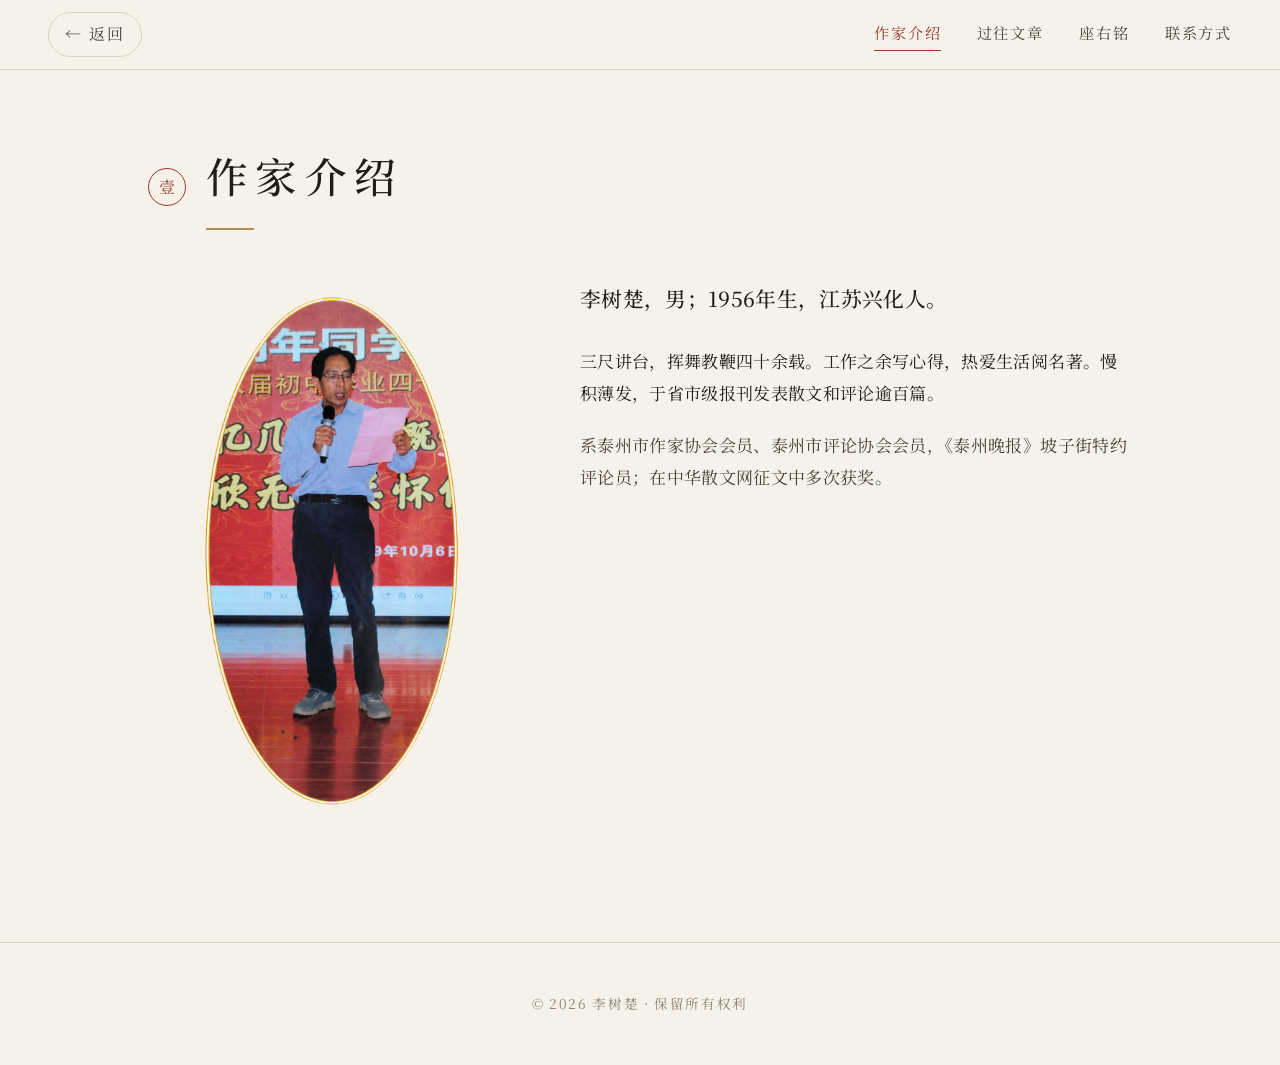
==== about.html @ 6222d1ec "作家介绍改用爷爷真实照片；资源加版本号破缓存 - 新增 author.portrait 字段，作家介绍单独使用真实照片（首页 hero 不变） - 照片椭圆外的透明格子替换为站点米白底 - about" ====
<!DOCTYPE html>
<html lang="zh-CN">
<head>
  <meta charset="UTF-8" />
  <meta name="viewport" content="width=device-width, initial-scale=1.0" />
  <title>作家介绍 — 李树楚</title>
  <link rel="preconnect" href="https://fonts.googleapis.com" />
  <link rel="preconnect" href="https://fonts.gstatic.com" crossorigin />
  <link
    href="https://fonts.googleapis.com/css2?family=Noto+Serif+SC:wght@300;400;500;600;700&family=Cormorant+Garamond:ital,wght@0,400;0,500;1,400&display=swap"
    rel="stylesheet"
  />
  <link rel="stylesheet" href="styles/main.css?v=1" />
</head>
<body>
  <header class="nav nav--solid">
    <a href="index.html" class="nav__back">← 返回</a>
    <nav class="nav__links">
      <a href="about.html" class="is-current">作家介绍</a>
      <a href="gallery.html">过往文章</a>
      <a href="motto.html">座右铭</a>
      <a href="contact.html">联系方式</a>
    </nav>
  </header>

  <main class="page">
    <section class="section about">
      <div class="section__head reveal">
        <span class="section__index">壹</span>
        <h2 class="section__title">作家介绍</h2>
      </div>
      <div class="about__layout">
        <div class="about__portrait reveal">
          <div class="about__portrait-img" data-portrait></div>
        </div>
        <div class="about__text reveal">
          <p class="about__intro" data-about-intro></p>
          <div data-about-paragraphs></div>
        </div>
      </div>
    </section>
  </main>

  <footer class="footer">
    <p>© <span id="year"></span> <span data-name></span> · 保留所有权利</p>
  </footer>

  <script src="scripts/data.js?v=1"></script>
  <script src="scripts/main.js?v=1"></script>
</body>
</html>
---- styles/main.css ----
/* ============================================================
   典雅文学风 —— 主样式
   配色：宣纸米白 + 墨色 + 印章朱红点缀
   ============================================================ */
:root {
  --paper: #f6f2e9;
  --paper-deep: #efe9da;
  --ink: #221d17;
  --ink-soft: #4a4239;
  --ink-faint: #8c8273;
  --seal: #9c3b2e;
  --seal-soft: #b96a52;
  --line: #d9d0bd;
  --gold: #b08d57;
  --serif-cn: "Noto Serif SC", "Songti SC", "STSong", serif;
  --serif-la: "Cormorant Garamond", "Noto Serif SC", serif;
  --maxw: 1080px;
  --ease: cubic-bezier(0.22, 1, 0.36, 1);
}
* { box-sizing: border-box; margin: 0; padding: 0; }
html { scroll-behavior: smooth; }
body {
  background: var(--paper);
  color: var(--ink);
  font-family: var(--serif-cn);
  line-height: 1.9;
  font-size: 17px;
  letter-spacing: 0.02em;
  -webkit-font-smoothing: antialiased;
  text-rendering: optimizeLegibility;
  overflow-x: hidden;
}
a { color: inherit; text-decoration: none; }

/* ---------- 导航 ---------- */
.nav {
  position: fixed;
  top: 0; left: 0; right: 0;
  z-index: 50;
  display: flex;
  align-items: center;
  justify-content: space-between;
  padding: 1.1rem clamp(1.2rem, 5vw, 3rem);
  transition: background 0.4s var(--ease), padding 0.4s var(--ease),
              box-shadow 0.4s var(--ease);
}
.nav--scrolled, .nav--solid {
  background: rgba(246, 242, 233, 0.9);
  backdrop-filter: blur(10px);
  box-shadow: 0 1px 0 var(--line);
  padding-top: 0.75rem;
  padding-bottom: 0.75rem;
}
.nav__brand {
  font-size: 1.15rem;
  font-weight: 600;
  letter-spacing: 0.16em;
  opacity: 0;
  transition: opacity 0.5s var(--ease);
}
.nav--scrolled .nav__brand, .nav--solid .nav__brand { opacity: 1; }
.nav__back {
  font-size: 1rem;
  letter-spacing: 0.12em;
  color: var(--ink-soft);
  padding: 0.4rem 1rem;
  border: 1px solid var(--line);
  border-radius: 999px;
  background: rgba(246, 242, 233, 0.6);
  transition: color 0.3s var(--ease), border-color 0.3s var(--ease);
}
.nav__back:hover { color: var(--seal); border-color: var(--seal); }
.nav__links { display: flex; gap: clamp(1rem, 3vw, 2.2rem); }
.nav__links a {
  font-size: 0.95rem;
  letter-spacing: 0.12em;
  color: var(--ink-soft);
  position: relative;
  padding-bottom: 3px;
}
.nav__links a::after {
  content: "";
  position: absolute;
  left: 0; bottom: 0;
  width: 0; height: 1px;
  background: var(--seal);
  transition: width 0.35s var(--ease);
}
.nav__links a:hover { color: var(--seal); }
.nav__links a:hover::after { width: 100%; }

/* ---------- 首页 hero：左图右栏 ---------- */
.hero {
  display: grid;
  grid-template-columns: 1.85fr 1fr;   /* 图大、右栏小 */
  min-height: 100vh;
}
.hero__photo {
  position: relative;
  overflow: hidden;
  background: var(--paper-deep);
  display: flex;
  align-items: center;
  justify-content: center;
  padding: clamp(1rem, 3vw, 2.6rem);
}
.hero__photo-img {
  position: absolute;
  inset: clamp(1rem, 3vw, 2.6rem);
  background-size: contain;             /* 完整显示整张照片，不裁切 */
  background-repeat: no-repeat;
  background-position: center;
  opacity: 0;
  transform: scale(1);
  animation:
    fadeIn 1.6s var(--ease) 0.2s forwards,
    slowZoom 16s ease-in-out 1.6s infinite alternate;   /* 缓慢呼吸式放大缩小 */
  filter: drop-shadow(0 22px 50px rgba(34,29,23,0.18));
}
@keyframes fadeIn { to { opacity: 1; } }
@keyframes slowZoom { from { transform: scale(1); } to { transform: scale(1.07); } }
.hero__photo-veil {
  position: absolute;
  inset: 0;
  pointer-events: none;
  background: linear-gradient(100deg, rgba(246,242,233,0) 78%, rgba(246,242,233,0.85) 100%);
}
.hero__panel {
  position: relative;
  display: flex;
  flex-direction: column;
  justify-content: center;
  padding: clamp(2rem, 5vw, 4.5rem) clamp(1.6rem, 5vw, 4rem);
  gap: clamp(2rem, 4vw, 3rem);
}
.hero__eyebrow {
  font-size: 0.9rem;
  letter-spacing: 0.5em;
  color: var(--seal);
  text-indent: 0.5em;
  margin-bottom: 1.2rem;
  opacity: 0; animation: rise 1s var(--ease) 0.2s forwards;
}
.hero__name {
  font-size: clamp(2.8rem, 6vw, 4.6rem);
  font-weight: 600;
  letter-spacing: 0.12em;
  line-height: 1.1;
  text-indent: 0.12em;
  opacity: 0; animation: rise 1.1s var(--ease) 0.35s forwards;
}
.hero__penname {
  margin-top: 0.8rem;
  font-size: 1rem;
  color: var(--ink-faint);
  letter-spacing: 0.2em;
  opacity: 0; animation: rise 1.1s var(--ease) 0.5s forwards;
}
.hero__tagline {
  margin-top: 1.4rem;
  font-size: clamp(1.05rem, 1.8vw, 1.35rem);
  color: var(--ink-soft);
  letter-spacing: 0.14em;
  font-weight: 300;
  opacity: 0; animation: rise 1.1s var(--ease) 0.65s forwards;
}
.hero__tagline::before { content: "「"; color: var(--gold); }
.hero__tagline::after { content: "」"; color: var(--gold); }
@keyframes rise { from { opacity: 0; transform: translateY(24px); } to { opacity: 1; transform: translateY(0); } }

/* 四大板块入口 */
.hero__menu { display: flex; flex-direction: column; }
.hero__entry {
  display: flex;
  align-items: baseline;
  gap: 1rem;
  padding: 1rem 0.4rem;
  border-top: 1px solid var(--line);
  position: relative;
  opacity: 0; animation: rise 0.9s var(--ease) forwards;
  transition: padding-left 0.4s var(--ease), background 0.4s var(--ease);
}
.hero__entry:last-child { border-bottom: 1px solid var(--line); }
.hero__menu .hero__entry:nth-child(1) { animation-delay: 0.8s; }
.hero__menu .hero__entry:nth-child(2) { animation-delay: 0.92s; }
.hero__menu .hero__entry:nth-child(3) { animation-delay: 1.04s; }
.hero__menu .hero__entry:nth-child(4) { animation-delay: 1.16s; }
.hero__entry::before {
  content: "";
  position: absolute;
  left: -1px; top: 0; bottom: 0;
  width: 2px;
  background: var(--seal);
  transform: scaleY(0);
  transition: transform 0.4s var(--ease);
}
.hero__entry:hover { padding-left: 1.2rem; background: rgba(176,141,87,0.06); }
.hero__entry:hover::before { transform: scaleY(1); }
.hero__entry-num {
  font-size: 1rem; color: var(--seal); flex: none;
  width: 1.6rem;
}
.hero__entry-label {
  font-size: 1.35rem; font-weight: 500; letter-spacing: 0.14em; flex: 1;
}
.hero__entry-en {
  font-family: var(--serif-la);
  font-size: 0.95rem; font-style: italic; color: var(--ink-faint);
  letter-spacing: 0.04em;
}
/* 「过往文章」入口与其它板块保持一致（黑色，无特殊标记）*/

/* ---------- 通用区块 ---------- */
.section {
  position: relative;
  z-index: 1;
  max-width: var(--maxw);
  margin: 0 auto;
  padding: clamp(4rem, 10vw, 7rem) clamp(1.4rem, 6vw, 3rem);
}
.section__head { display: flex; align-items: baseline; gap: 1.2rem; margin-bottom: 3rem; }
.section__index {
  font-size: 1rem; color: var(--seal);
  border: 1px solid var(--seal);
  width: 2.4rem; height: 2.4rem;
  display: grid; place-items: center; border-radius: 50%; flex: none;
}
.section__title { font-size: clamp(1.8rem, 4vw, 2.6rem); font-weight: 500; letter-spacing: 0.18em; }
.section__title::after { content: ""; display: block; width: 48px; height: 2px; background: var(--gold); margin-top: 0.8rem; }

/* ---------- 独立内容页 ---------- */
.page { min-height: calc(100vh - 110px); padding-top: 1.5rem; }
.nav__links a.is-current { color: var(--seal); }
.nav__links a.is-current::after { width: 100%; }

/* ---------- 作家介绍 ---------- */
.about__layout {
  display: grid;
  grid-template-columns: 0.8fr 1.2fr;
  gap: clamp(2rem, 5vw, 4rem);
  align-items: start;
}
.about__portrait-img {
  width: 100%;
  aspect-ratio: 2 / 3;
  background-size: contain;
  background-repeat: no-repeat;
  background-position: center;
}
.about__intro {
  font-size: 1.3rem; line-height: 2; margin-bottom: 1.6rem; font-weight: 500;
  max-width: 760px;
}
.about__text p + p { margin-top: 1.2rem; color: var(--ink-soft); max-width: 760px; }

/* ---------- 过往文章 入口 ---------- */
.feature { text-align: center; }
.feature__lead {
  font-size: clamp(1.15rem, 2.4vw, 1.5rem);
  line-height: 2; color: var(--ink-soft); letter-spacing: 0.08em;
  margin-bottom: 2.4rem;
}
.feature__cta {
  display: inline-flex; align-items: center; gap: 0.8rem;
  padding: 1rem 2.2rem;
  border: 1px solid var(--seal);
  color: var(--seal);
  border-radius: 999px;
  font-size: 1.1rem; letter-spacing: 0.14em;
  transition: background 0.4s var(--ease), color 0.4s var(--ease), gap 0.3s var(--ease);
}
.feature__cta:hover { background: var(--seal); color: var(--paper); gap: 1.3rem; }
.feature__cta-arrow { transition: transform 0.3s var(--ease); }
.feature__cta:hover .feature__cta-arrow { transform: translateX(4px); }

.feature__list {
  list-style: none;
  margin: 3.4rem auto 0;
  max-width: 640px;
  text-align: left;
  border-top: 1px solid var(--line);
}
.feature__list-item a {
  display: flex; align-items: baseline; gap: 1rem;
  padding: 1.1rem 0.4rem;
  border-bottom: 1px solid var(--line);
  transition: padding-left 0.35s var(--ease), background 0.35s var(--ease);
}
.feature__list-item a:hover { padding-left: 1rem; background: rgba(176,141,87,0.06); }
.feature__list-spot {
  font-size: 0.72rem; color: var(--paper); background: var(--seal);
  padding: 2px 8px; border-radius: 3px; flex: none; letter-spacing: 0.08em;
  position: relative; top: -2px;
}
.feature__list-title { font-size: 1.2rem; font-weight: 500; flex: 1; letter-spacing: 0.06em; }
.feature__list-meta { font-size: 0.82rem; color: var(--ink-faint); letter-spacing: 0.06em; }

/* ---------- 座右铭 ---------- */
.mottos__list { display: flex; flex-direction: column; gap: clamp(2rem, 5vw, 3.4rem); }
.motto {
  position: relative; padding-left: 3rem;
  font-size: clamp(1.4rem, 3.2vw, 2rem); line-height: 1.9;
  font-weight: 300; letter-spacing: 0.08em;
}
.motto::before {
  content: "“"; position: absolute; left: 0; top: -0.7rem;
  font-size: 3.6rem; color: var(--seal); opacity: 0.5; font-family: var(--serif-la);
}

/* ---------- 联系方式 ---------- */
.contact { text-align: center; }
.contact__inner { max-width: 560px; margin: 0 auto; }
.contact__note { font-size: 1.2rem; color: var(--ink-soft); letter-spacing: 0.1em; }
.contact__email {
  display: inline-block; margin-top: 1.6rem;
  font-family: var(--serif-la); font-size: 1.5rem; color: var(--seal);
  border-bottom: 1px solid var(--seal-soft); padding-bottom: 4px; letter-spacing: 0.04em;
  transition: opacity 0.3s var(--ease);
}
.contact__email:hover { opacity: 0.7; }

/* ---------- 页脚 ---------- */
.footer {
  text-align: center; padding: 3rem 1.5rem;
  border-top: 1px solid var(--line);
  color: var(--ink-faint); font-size: 0.85rem; letter-spacing: 0.12em;
  position: relative; z-index: 1;
}

/* ---------- 文章全文页 ---------- */
.article-body { background: var(--paper); }
.article { padding: clamp(7rem, 14vw, 10rem) clamp(1.4rem, 6vw, 3rem) 4rem; }
.article__inner { max-width: 680px; margin: 0 auto; position: relative; }
.article__spot {
  display: inline-block; font-size: 0.78rem; color: var(--paper);
  background: var(--seal); padding: 3px 10px; border-radius: 3px; letter-spacing: 0.12em;
  margin-bottom: 1.4rem;
}
.article__title {
  font-size: clamp(2.2rem, 5vw, 3.2rem); font-weight: 600;
  letter-spacing: 0.08em; line-height: 1.3;
}
.article__meta { color: var(--ink-faint); letter-spacing: 0.12em; margin-top: 0.8rem; }
.article__excerpt {
  margin-top: 2rem; font-size: 1.3rem; font-style: italic; color: var(--ink-soft);
  border-left: 2px solid var(--gold); padding-left: 1.4rem; line-height: 2;
}
.article__seal {
  position: absolute; top: 0; right: 0;
  width: 3.2rem; height: 3.2rem;
  border: 1.5px solid var(--seal); color: var(--seal);
  display: grid; place-items: center; border-radius: 6px;
  font-size: 1.2rem; transform: rotate(0deg);
}
.article__body { margin-top: 3rem; }
.article__body p {
  font-size: 1.15rem; line-height: 2.3; margin-bottom: 1.6rem;
  text-indent: 2em; color: var(--ink);
}
.article__nav {
  margin-top: 4rem; padding-top: 2rem; border-top: 1px solid var(--line);
  display: flex; justify-content: space-between; flex-wrap: wrap; gap: 1rem;
}
.article__back { color: var(--seal); letter-spacing: 0.1em; border-bottom: 1px solid transparent; transition: border-color 0.3s var(--ease); }
.article__back:hover { border-color: var(--seal); }
.article__notfound { font-size: 1.3rem; color: var(--ink-soft); margin-bottom: 2rem; }

/* ---------- 滚动揭示动画 ---------- */
.reveal { opacity: 0; transform: translateY(34px); transition: opacity 0.9s var(--ease), transform 0.9s var(--ease); }
.reveal.is-visible { opacity: 1; transform: translateY(0); }

/* ---------- 响应式 ---------- */
@media (max-width: 820px) {
  .hero { grid-template-columns: 1fr; min-height: auto; }
  .hero__photo { height: 46vh; min-height: 300px; }
  .hero__photo-veil {
    background: linear-gradient(to bottom, rgba(246,242,233,0) 60%, rgba(246,242,233,0.96) 100%);
  }
  .hero__panel { padding: 2.4rem 1.6rem 3rem; gap: 2rem; }
  .about__layout { grid-template-columns: 1fr; }
  .about__portrait { max-width: 420px; }
  .nav__links { gap: 0.9rem; }
  .nav__links a { font-size: 0.82rem; letter-spacing: 0.06em; }
  .hero__entry-en { display: none; }
}

@media (prefers-reduced-motion: reduce) {
  *, *::before, *::after { animation-duration: 0.001ms !important; transition-duration: 0.001ms !important; }
  .reveal { opacity: 1; transform: none; }
  .hero__entry, .hero__eyebrow, .hero__name, .hero__penname, .hero__tagline { opacity: 1; }
}
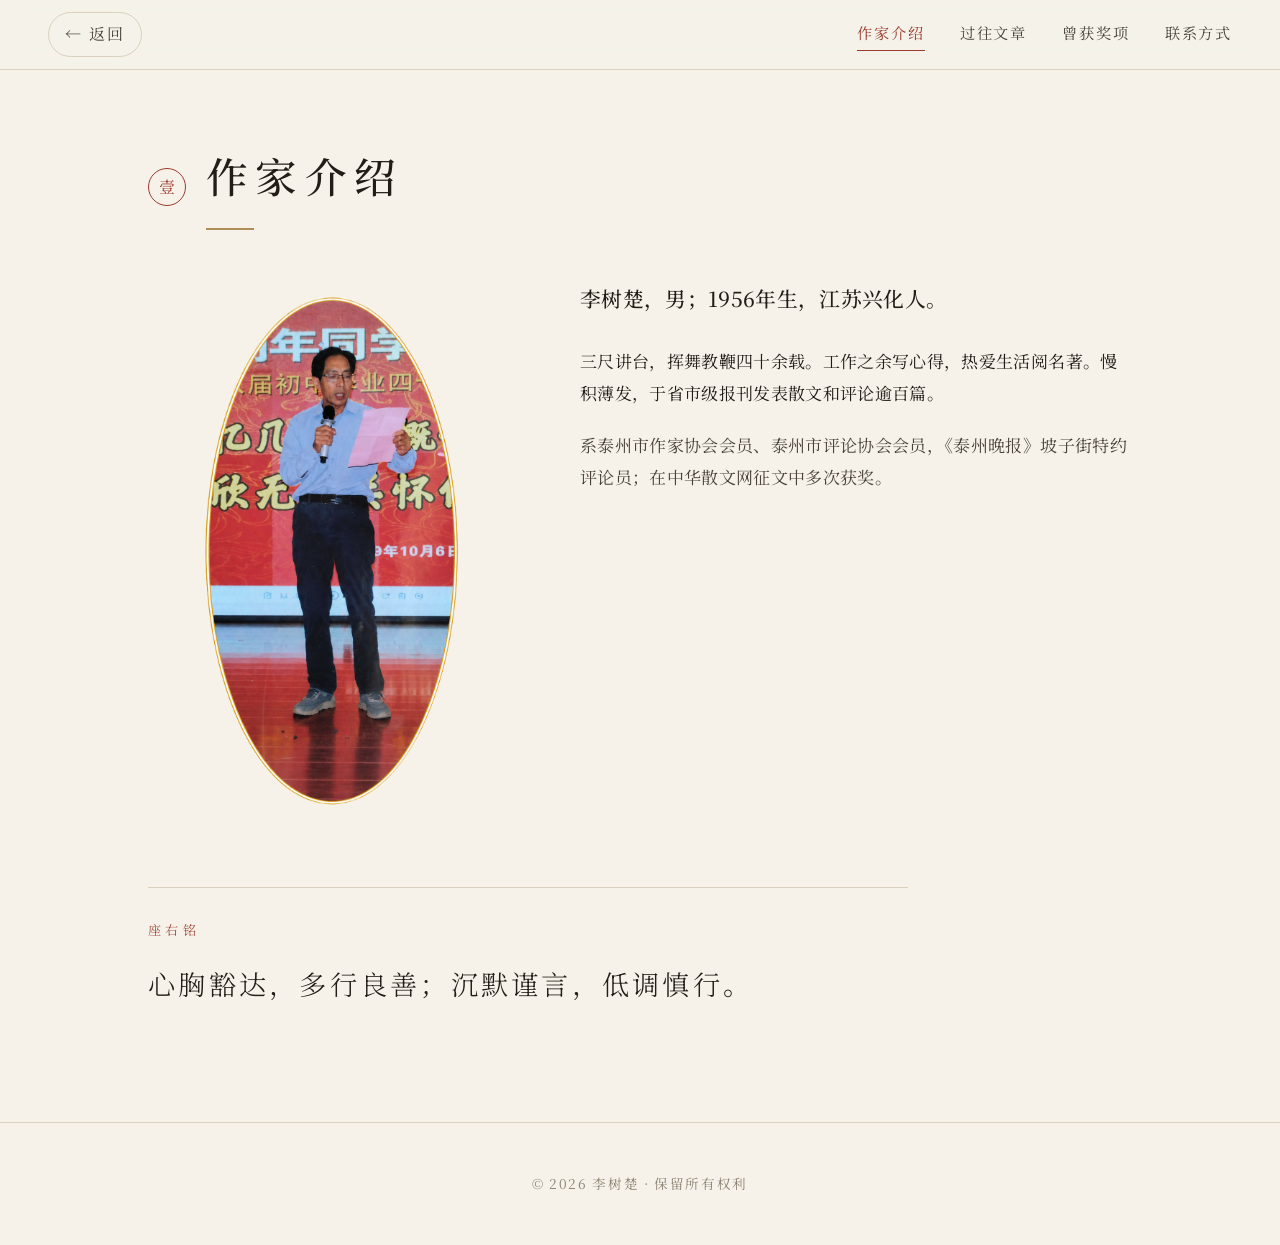
==== commit 203c551d: "座右铭移至作家介绍下方；原座右铭版块改为「曾获奖项」 - about 页在介绍下方新增座右铭区块 - 导航/首页入口「座右铭」→「曾获奖项」(Awards) - motto.html 改造为曾获奖项列" ====
--- a/about.html
+++ b/about.html
@@ -10,7 +10,7 @@
     href="https://fonts.googleapis.com/css2?family=Noto+Serif+SC:wght@300;400;500;600;700&family=Cormorant+Garamond:ital,wght@0,400;0,500;1,400&display=swap"
     rel="stylesheet"
   />
-  <link rel="stylesheet" href="styles/main.css?v=1" />
+  <link rel="stylesheet" href="styles/main.css?v=4" />
 </head>
 <body>
   <header class="nav nav--solid">
@@ -18,7 +18,7 @@
     <nav class="nav__links">
       <a href="about.html" class="is-current">作家介绍</a>
       <a href="gallery.html">过往文章</a>
-      <a href="motto.html">座右铭</a>
+      <a href="motto.html">曾获奖项</a>
       <a href="contact.html">联系方式</a>
     </nav>
   </header>
@@ -38,6 +38,7 @@
           <div data-about-paragraphs></div>
         </div>
       </div>
+      <blockquote class="about__motto reveal" data-about-motto></blockquote>
     </section>
   </main>
 
@@ -45,7 +46,7 @@
     <p>© <span id="year"></span> <span data-name></span> · 保留所有权利</p>
   </footer>
 
-  <script src="scripts/data.js?v=1"></script>
-  <script src="scripts/main.js?v=1"></script>
+  <script src="scripts/data.js?v=4"></script>
+  <script src="scripts/main.js?v=4"></script>
 </body>
 </html>
--- a/styles/main.css
+++ b/styles/main.css
@@ -307,6 +307,46 @@
   font-size: 3.6rem; color: var(--seal); opacity: 0.5; font-family: var(--serif-la);
 }
 
+/* 座右铭（作家介绍下方） */
+.about__motto {
+  max-width: 760px;
+  margin: clamp(2.4rem, 5vw, 3.6rem) 0 0;
+  padding-top: 1.8rem;
+  border-top: 1px solid var(--line);
+  font-size: clamp(1.3rem, 2.6vw, 1.7rem);
+  line-height: 1.95;
+  font-weight: 300;
+  letter-spacing: 0.12em;
+  color: var(--ink);
+}
+.about__motto::before {
+  content: "座右铭";
+  display: block;
+  font-size: 0.82rem;
+  letter-spacing: 0.34em;
+  color: var(--seal);
+  margin-bottom: 0.9rem;
+}
+
+/* 曾获奖项 */
+.awards__list { list-style: none; max-width: 720px; }
+.award {
+  position: relative;
+  padding: 1.1rem 0 1.1rem 2.1rem;
+  border-bottom: 1px solid var(--line);
+  font-size: clamp(1.05rem, 2.2vw, 1.3rem);
+  line-height: 1.7;
+  letter-spacing: 0.06em;
+  color: var(--ink);
+}
+.award:first-child { border-top: 1px solid var(--line); }
+.award::before {
+  content: "✦";
+  position: absolute; left: 0; top: 1.15rem;
+  color: var(--gold);
+  font-size: 1rem;
+}
+
 /* ---------- 联系方式 ---------- */
 .contact { text-align: center; }
 .contact__inner { max-width: 560px; margin: 0 auto; }
@@ -318,6 +358,43 @@
   transition: opacity 0.3s var(--ease);
 }
 .contact__email:hover { opacity: 0.7; }
+
+/* 联系信息列表 */
+.contact__list {
+  list-style: none;
+  margin: 2rem auto 0;
+  max-width: 460px;
+  text-align: left;
+}
+.contact__item {
+  display: flex;
+  align-items: baseline;
+  gap: 1.2rem;
+  padding: 1rem 0.2rem;
+  border-bottom: 1px solid var(--line);
+}
+.contact__item:first-child { border-top: 1px solid var(--line); }
+.contact__label {
+  flex: none;
+  width: 3.2rem;
+  font-size: 0.95rem;
+  letter-spacing: 0.18em;
+  color: var(--seal);
+}
+.contact__value {
+  flex: 1;
+  font-size: 1.15rem;
+  color: var(--ink);
+  letter-spacing: 0.04em;
+  line-height: 1.7;
+  word-break: break-word;
+}
+a.contact__value {
+  color: var(--ink);
+  border-bottom: 1px solid transparent;
+  transition: color 0.3s var(--ease), border-color 0.3s var(--ease);
+}
+a.contact__value:hover { color: var(--seal); border-color: var(--seal); }
 
 /* ---------- 页脚 ---------- */
 .footer {
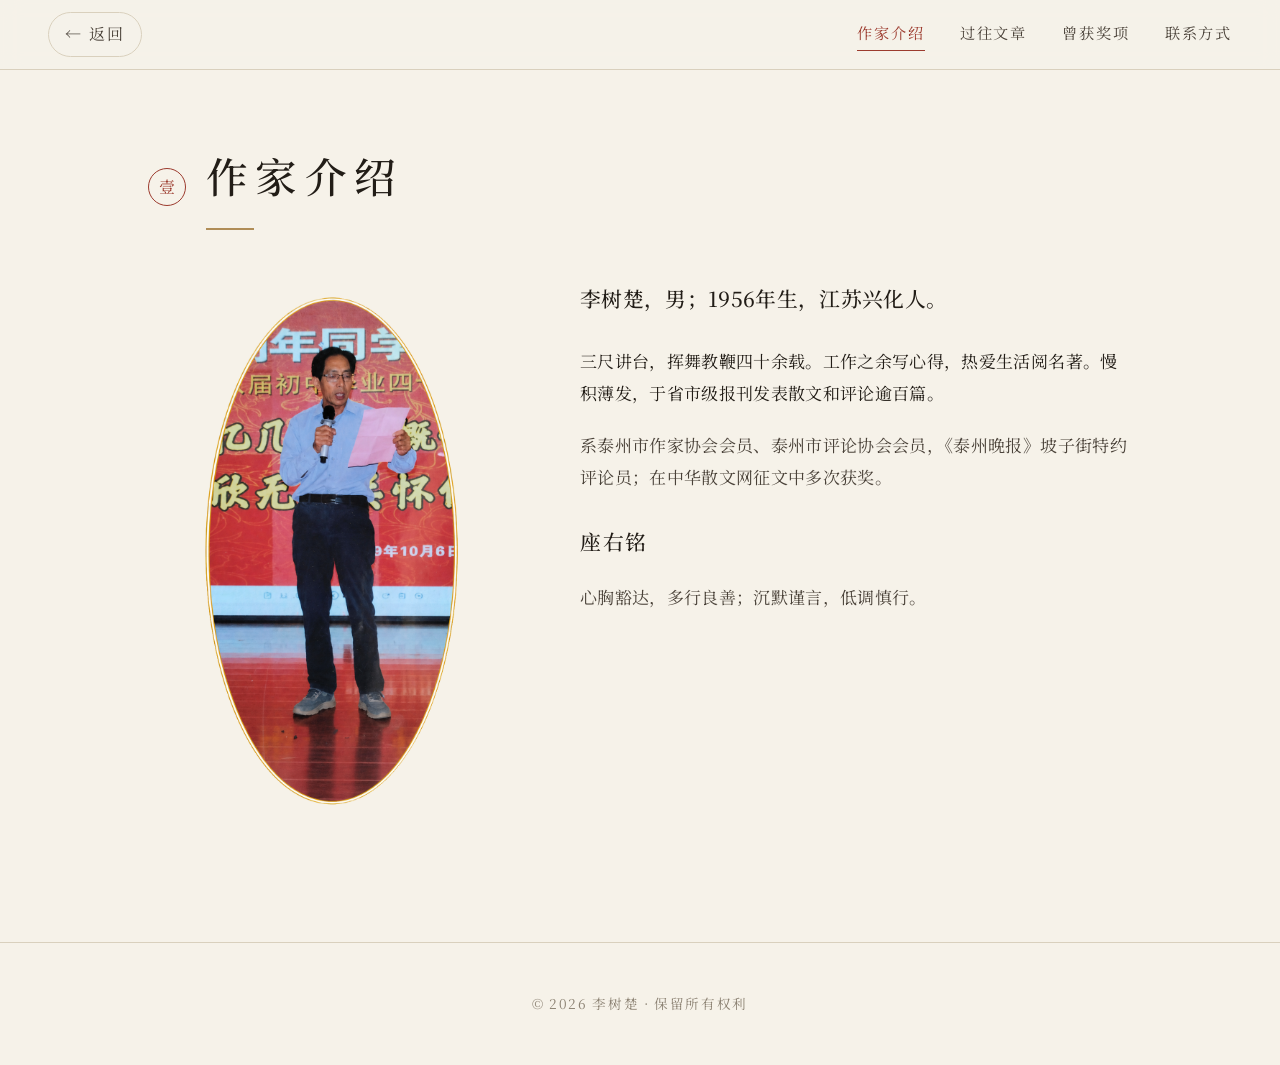
==== commit 59d543f4: "座右铭并入作家介绍文本：标题与首行同字号，下一行写座右铭 Co-Authored-By: Claude Opus 4.8 <noreply@anthropic.com>" ====
--- a/about.html
+++ b/about.html
@@ -10,7 +10,7 @@
     href="https://fonts.googleapis.com/css2?family=Noto+Serif+SC:wght@300;400;500;600;700&family=Cormorant+Garamond:ital,wght@0,400;0,500;1,400&display=swap"
     rel="stylesheet"
   />
-  <link rel="stylesheet" href="styles/main.css?v=4" />
+  <link rel="stylesheet" href="styles/main.css?v=5" />
 </head>
 <body>
   <header class="nav nav--solid">
@@ -36,9 +36,10 @@
         <div class="about__text reveal">
           <p class="about__intro" data-about-intro></p>
           <div data-about-paragraphs></div>
+          <p class="about__motto-label">座右铭</p>
+          <p class="about__motto-text" data-about-motto></p>
         </div>
       </div>
-      <blockquote class="about__motto reveal" data-about-motto></blockquote>
     </section>
   </main>
 
@@ -46,7 +47,7 @@
     <p>© <span id="year"></span> <span data-name></span> · 保留所有权利</p>
   </footer>
 
-  <script src="scripts/data.js?v=4"></script>
-  <script src="scripts/main.js?v=4"></script>
+  <script src="scripts/data.js?v=5"></script>
+  <script src="scripts/main.js?v=5"></script>
 </body>
 </html>
--- a/styles/main.css
+++ b/styles/main.css
@@ -307,25 +307,19 @@
   font-size: 3.6rem; color: var(--seal); opacity: 0.5; font-family: var(--serif-la);
 }
 
-/* 座右铭（作家介绍下方） */
-.about__motto {
+/* 座右铭（紧接作家介绍正文之后） */
+.about__motto-label {
+  margin-top: 1.8rem;
+  font-size: 1.3rem;          /* 与 .about__intro 同字号 */
+  font-weight: 500;
+  letter-spacing: 0.08em;
+  color: var(--ink);
+}
+.about__motto-text {
+  margin-top: 0.6rem;
   max-width: 760px;
-  margin: clamp(2.4rem, 5vw, 3.6rem) 0 0;
-  padding-top: 1.8rem;
-  border-top: 1px solid var(--line);
-  font-size: clamp(1.3rem, 2.6vw, 1.7rem);
-  line-height: 1.95;
-  font-weight: 300;
-  letter-spacing: 0.12em;
-  color: var(--ink);
-}
-.about__motto::before {
-  content: "座右铭";
-  display: block;
-  font-size: 0.82rem;
-  letter-spacing: 0.34em;
-  color: var(--seal);
-  margin-bottom: 0.9rem;
+  color: var(--ink-soft);
+  line-height: 1.9;
 }
 
 /* 曾获奖项 */
